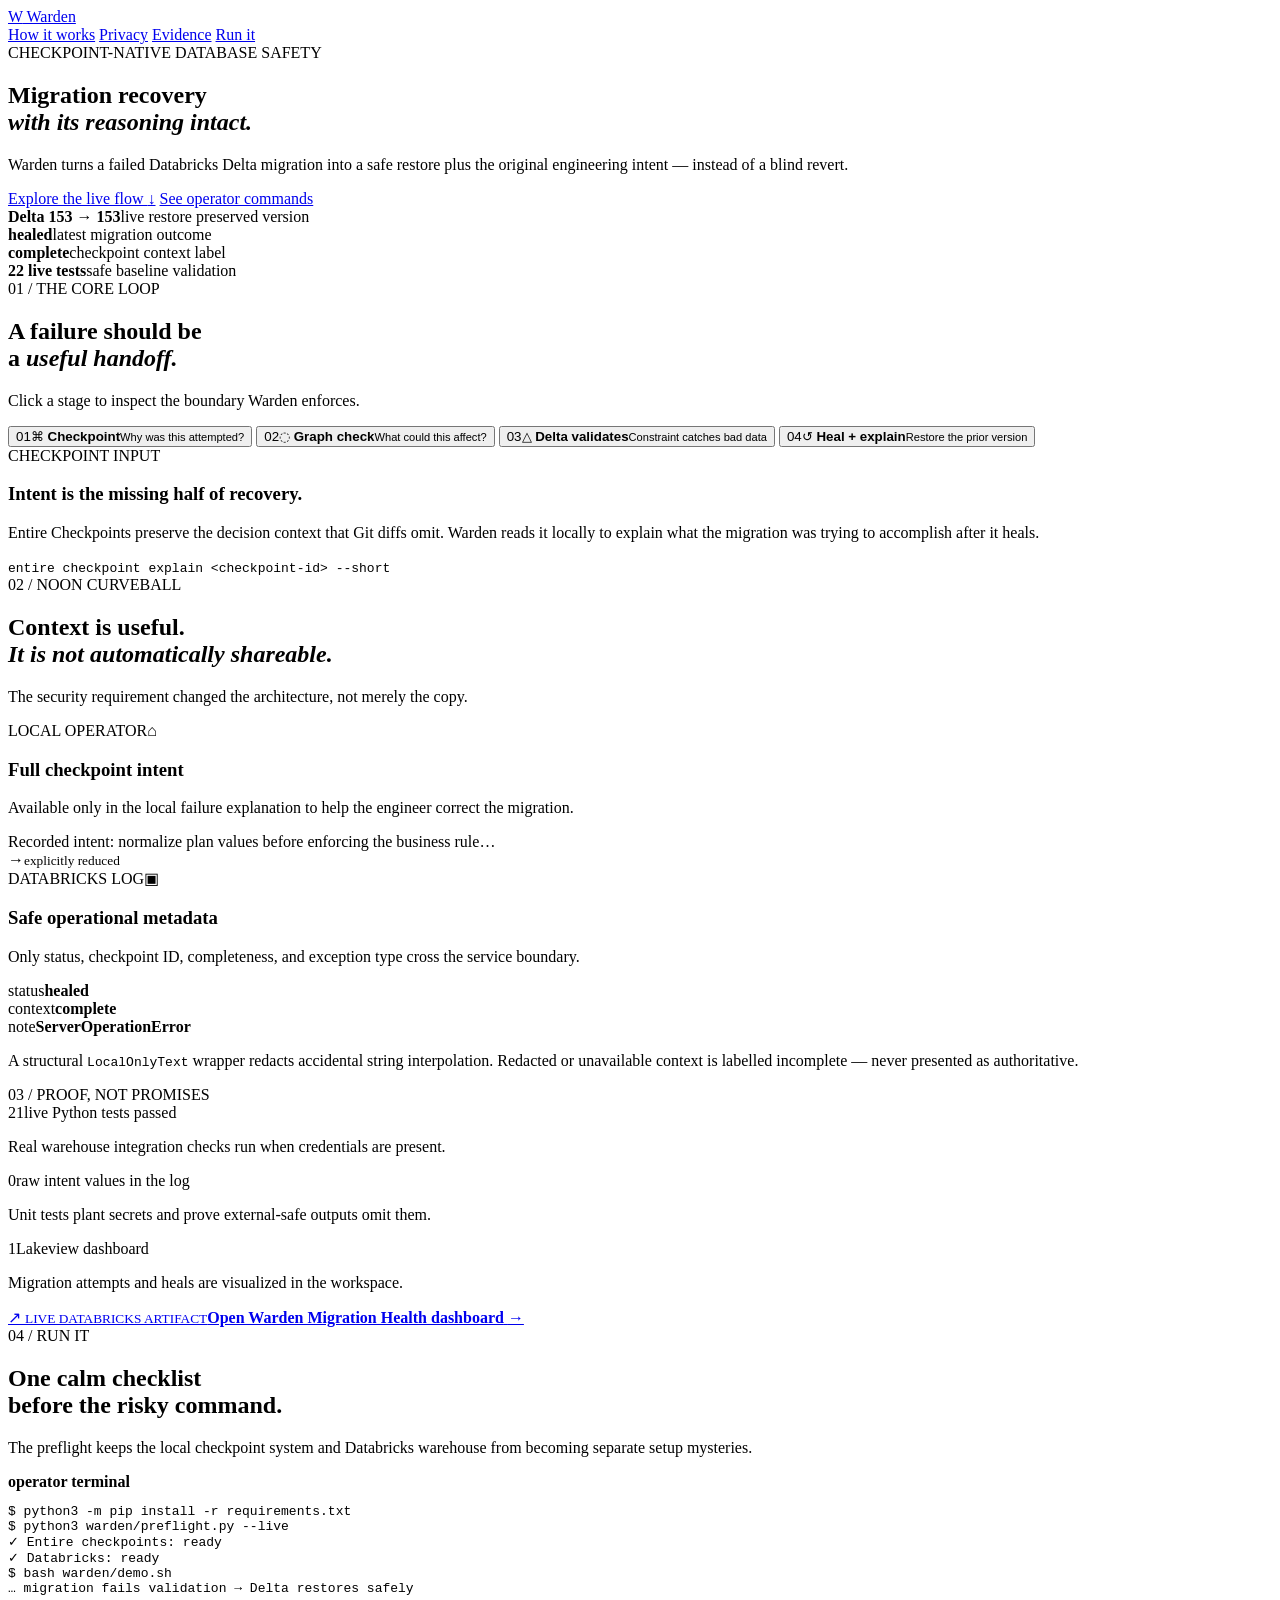
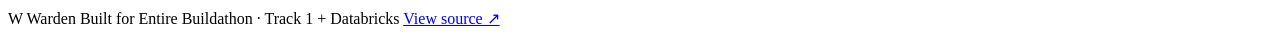
==== public/index.html @ 380a1778 "docs: add Vercel-ready Warden visual showcase Provide a dependency-free static walkthrough of the ve" ====
<!doctype html>
<html lang="en">
  <head>
    <meta charset="UTF-8" />
    <meta name="viewport" content="width=device-width, initial-scale=1.0" />
    <meta name="description" content="Warden: checkpoint-native, self-healing Databricks Delta migrations." />
    <title>Warden — self-healing migrations</title>
    <link rel="stylesheet" href="/styles.css" />
  </head>
  <body>
    <main>
      <nav>
        <a class="brand" href="#top"><span class="brand-mark">W</span> Warden</a>
        <div class="nav-links">
          <a href="#flow">How it works</a>
          <a href="#privacy">Privacy</a>
          <a href="#proof">Evidence</a>
          <a class="nav-cta" href="#run">Run it</a>
        </div>
      </nav>

      <section id="top" class="hero">
        <div class="eyebrow"><span class="pulse"></span> CHECKPOINT-NATIVE DATABASE SAFETY</div>
        <h1>Migration recovery<br /><em>with its reasoning intact.</em></h1>
        <p class="lede">
          Warden turns a failed Databricks Delta migration into a safe restore
          plus the original engineering intent — instead of a blind revert.
        </p>
        <div class="hero-actions">
          <a class="button primary" href="#flow">Explore the live flow <span>↓</span></a>
          <a class="button secondary" href="#run">See operator commands</a>
        </div>
        <div class="evidence-strip" aria-label="Verified evidence summary">
          <div><strong>Delta 153 → 153</strong><span>live restore preserved version</span></div>
          <div><strong>healed</strong><span>latest migration outcome</span></div>
          <div><strong>complete</strong><span>checkpoint context label</span></div>
          <div><strong>22 live tests</strong><span>safe baseline validation</span></div>
        </div>
      </section>

      <section id="flow" class="section flow-section">
        <div class="section-label">01 / THE CORE LOOP</div>
        <div class="section-heading">
          <h2>A failure should be<br />a <em>useful handoff.</em></h2>
          <p>Click a stage to inspect the boundary Warden enforces.</p>
        </div>
        <div class="flow" role="tablist" aria-label="Warden migration stages">
          <button class="flow-card active" data-stage="checkpoint" role="tab">
            <span class="number">01</span><span class="icon">⌘</span>
            <strong>Checkpoint</strong><small>Why was this attempted?</small>
          </button>
          <span class="connector"></span>
          <button class="flow-card" data-stage="graph" role="tab">
            <span class="number">02</span><span class="icon">◌</span>
            <strong>Graph check</strong><small>What could this affect?</small>
          </button>
          <span class="connector"></span>
          <button class="flow-card warning" data-stage="delta" role="tab">
            <span class="number">03</span><span class="icon">△</span>
            <strong>Delta validates</strong><small>Constraint catches bad data</small>
          </button>
          <span class="connector"></span>
          <button class="flow-card success" data-stage="heal" role="tab">
            <span class="number">04</span><span class="icon">↺</span>
            <strong>Heal + explain</strong><small>Restore the prior version</small>
          </button>
        </div>
        <article id="stage-detail" class="stage-detail">
          <div class="detail-tag">CHECKPOINT INPUT</div>
          <h3>Intent is the missing half of recovery.</h3>
          <p>Entire Checkpoints preserve the decision context that Git diffs omit. Warden reads it locally to explain what the migration was trying to accomplish after it heals.</p>
          <code>entire checkpoint explain &lt;checkpoint-id&gt; --short</code>
        </article>
      </section>

      <section id="privacy" class="section boundary-section">
        <div class="section-label">02 / NOON CURVEBALL</div>
        <div class="section-heading wide">
          <h2>Context is useful.<br /><em>It is not automatically shareable.</em></h2>
          <p>The security requirement changed the architecture, not merely the copy.</p>
        </div>
        <div class="boundary-grid">
          <article class="boundary local">
            <div class="boundary-head"><span>LOCAL OPERATOR</span><span class="lock">⌂</span></div>
            <h3>Full checkpoint intent</h3>
            <p>Available only in the local failure explanation to help the engineer correct the migration.</p>
            <div class="code-fade">Recorded intent: normalize plan values before enforcing the business rule…</div>
          </article>
          <div class="boundary-arrow" aria-hidden="true">→<small>explicitly reduced</small></div>
          <article class="boundary external">
            <div class="boundary-head"><span>DATABRICKS LOG</span><span class="lock">▣</span></div>
            <h3>Safe operational metadata</h3>
            <p>Only status, checkpoint ID, completeness, and exception type cross the service boundary.</p>
            <div class="safe-row"><span>status</span><b>healed</b></div>
            <div class="safe-row"><span>context</span><b>complete</b></div>
            <div class="safe-row"><span>note</span><b>ServerOperationError</b></div>
          </article>
        </div>
        <p class="boundary-note">A structural <code>LocalOnlyText</code> wrapper redacts accidental string interpolation. Redacted or unavailable context is labelled incomplete — never presented as authoritative.</p>
      </section>

      <section id="proof" class="section proof-section">
        <div class="section-label">03 / PROOF, NOT PROMISES</div>
        <div class="proof-grid">
          <article class="metric-card">
            <span class="metric">21</span><span class="metric-label">live Python tests passed</span>
            <p>Real warehouse integration checks run when credentials are present.</p>
          </article>
          <article class="metric-card">
            <span class="metric">0</span><span class="metric-label">raw intent values in the log</span>
            <p>Unit tests plant secrets and prove external-safe outputs omit them.</p>
          </article>
          <article class="metric-card">
            <span class="metric">1</span><span class="metric-label">Lakeview dashboard</span>
            <p>Migration attempts and heals are visualized in the workspace.</p>
          </article>
        </div>
        <a class="dashboard-link" href="https://dbc-89334694-0d5f.cloud.databricks.com/dashboardsv3/01f1a9c471e5137fba57a227f9b91452" target="_blank" rel="noreferrer">
          <span class="dashboard-icon">↗</span>
          <span><small>LIVE DATABRICKS ARTIFACT</small><strong>Open Warden Migration Health dashboard</strong></span>
          <span class="link-arrow">→</span>
        </a>
      </section>

      <section id="run" class="section run-section">
        <div class="run-copy">
          <div class="section-label">04 / RUN IT</div>
          <h2>One calm checklist<br />before the risky command.</h2>
          <p>The preflight keeps the local checkpoint system and Databricks warehouse from becoming separate setup mysteries.</p>
        </div>
        <div class="terminal" aria-label="Example Warden commands">
          <div class="terminal-bar"><span></span><span></span><span></span><b>operator terminal</b></div>
          <pre><code><span class="prompt">$</span> python3 -m pip install -r requirements.txt
<span class="prompt">$</span> python3 warden/preflight.py --live
<span class="ok">✓ Entire checkpoints: ready</span>
<span class="ok">✓ Databricks: ready</span>
<span class="prompt">$</span> bash warden/demo.sh
<span class="muted">… migration fails validation → Delta restores safely</span></code></pre>
        </div>
      </section>

      <footer>
        <span class="brand"><span class="brand-mark">W</span> Warden</span>
        <span>Built for Entire Buildathon · Track 1 + Databricks</span>
        <a href="https://github.com/aditaro/cli" target="_blank" rel="noreferrer">View source ↗</a>
      </footer>
    </main>
    <script src="/app.js"></script>
  </body>
</html>
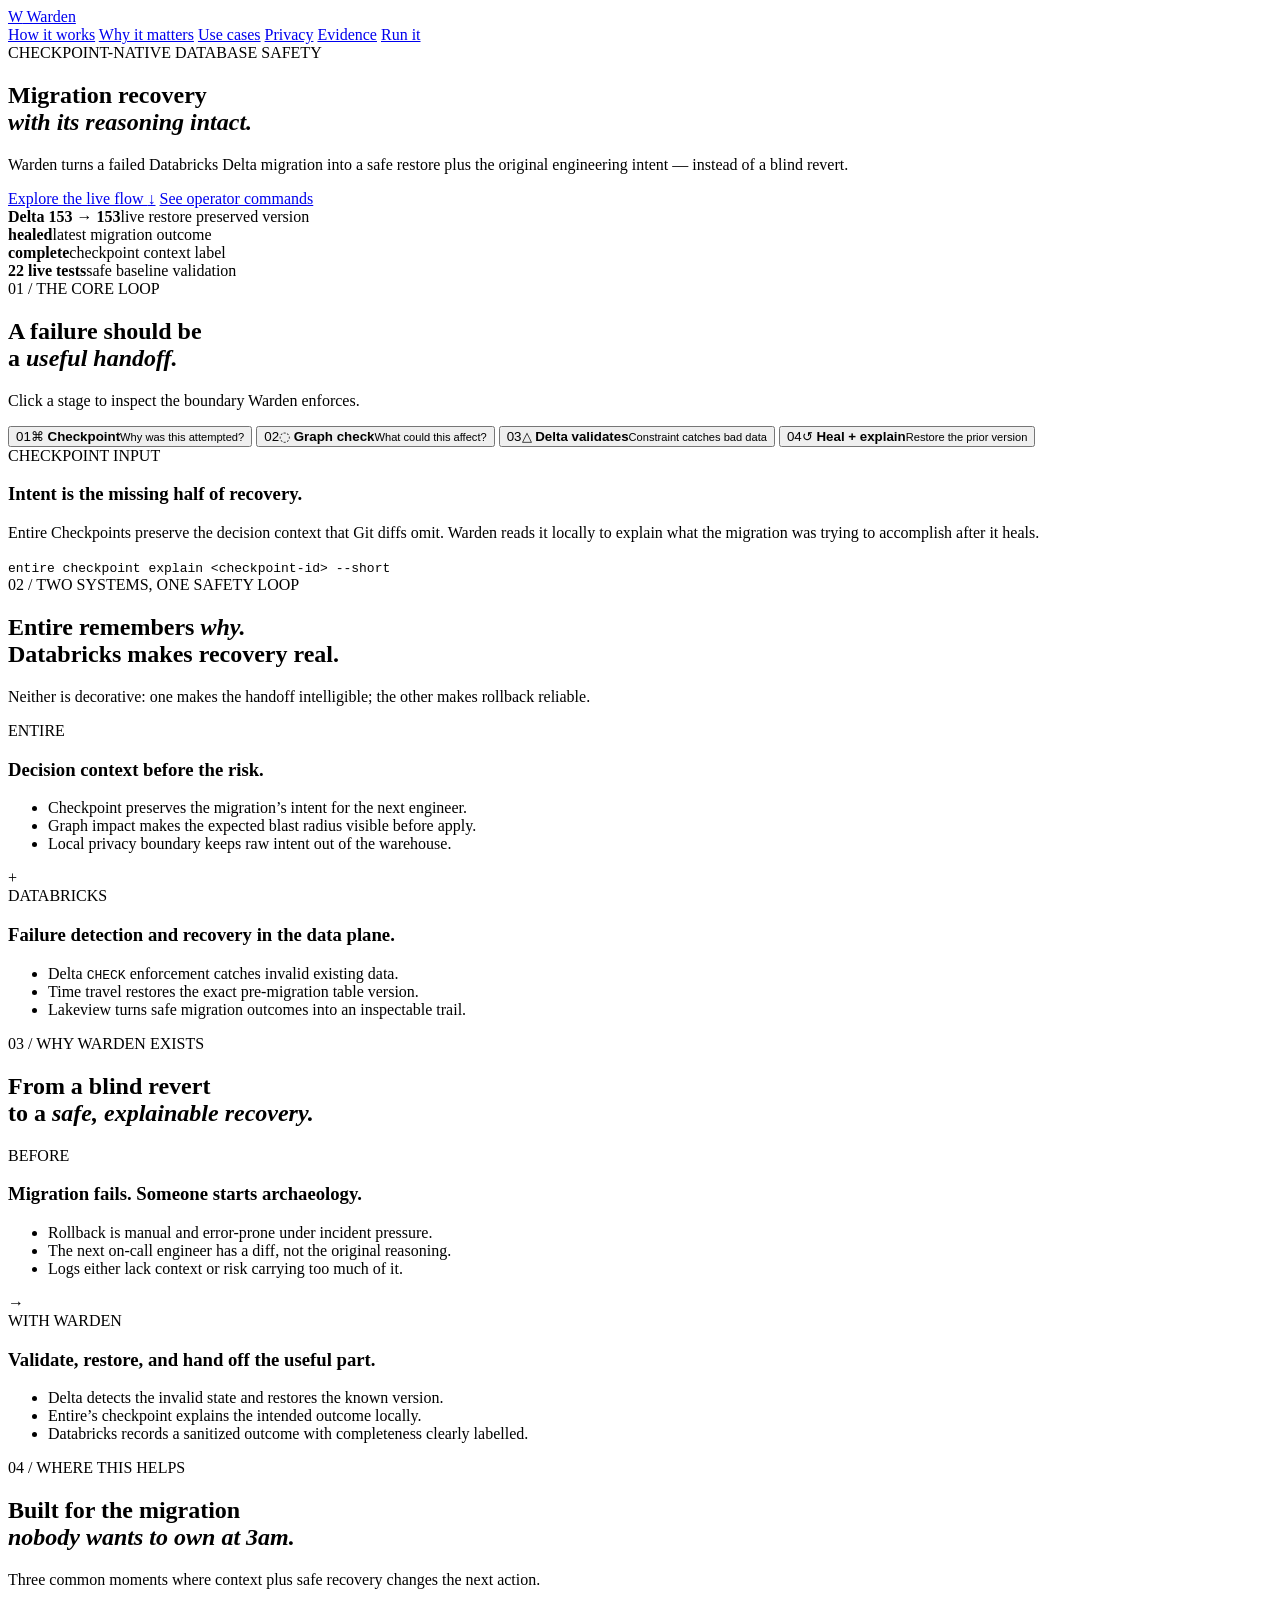
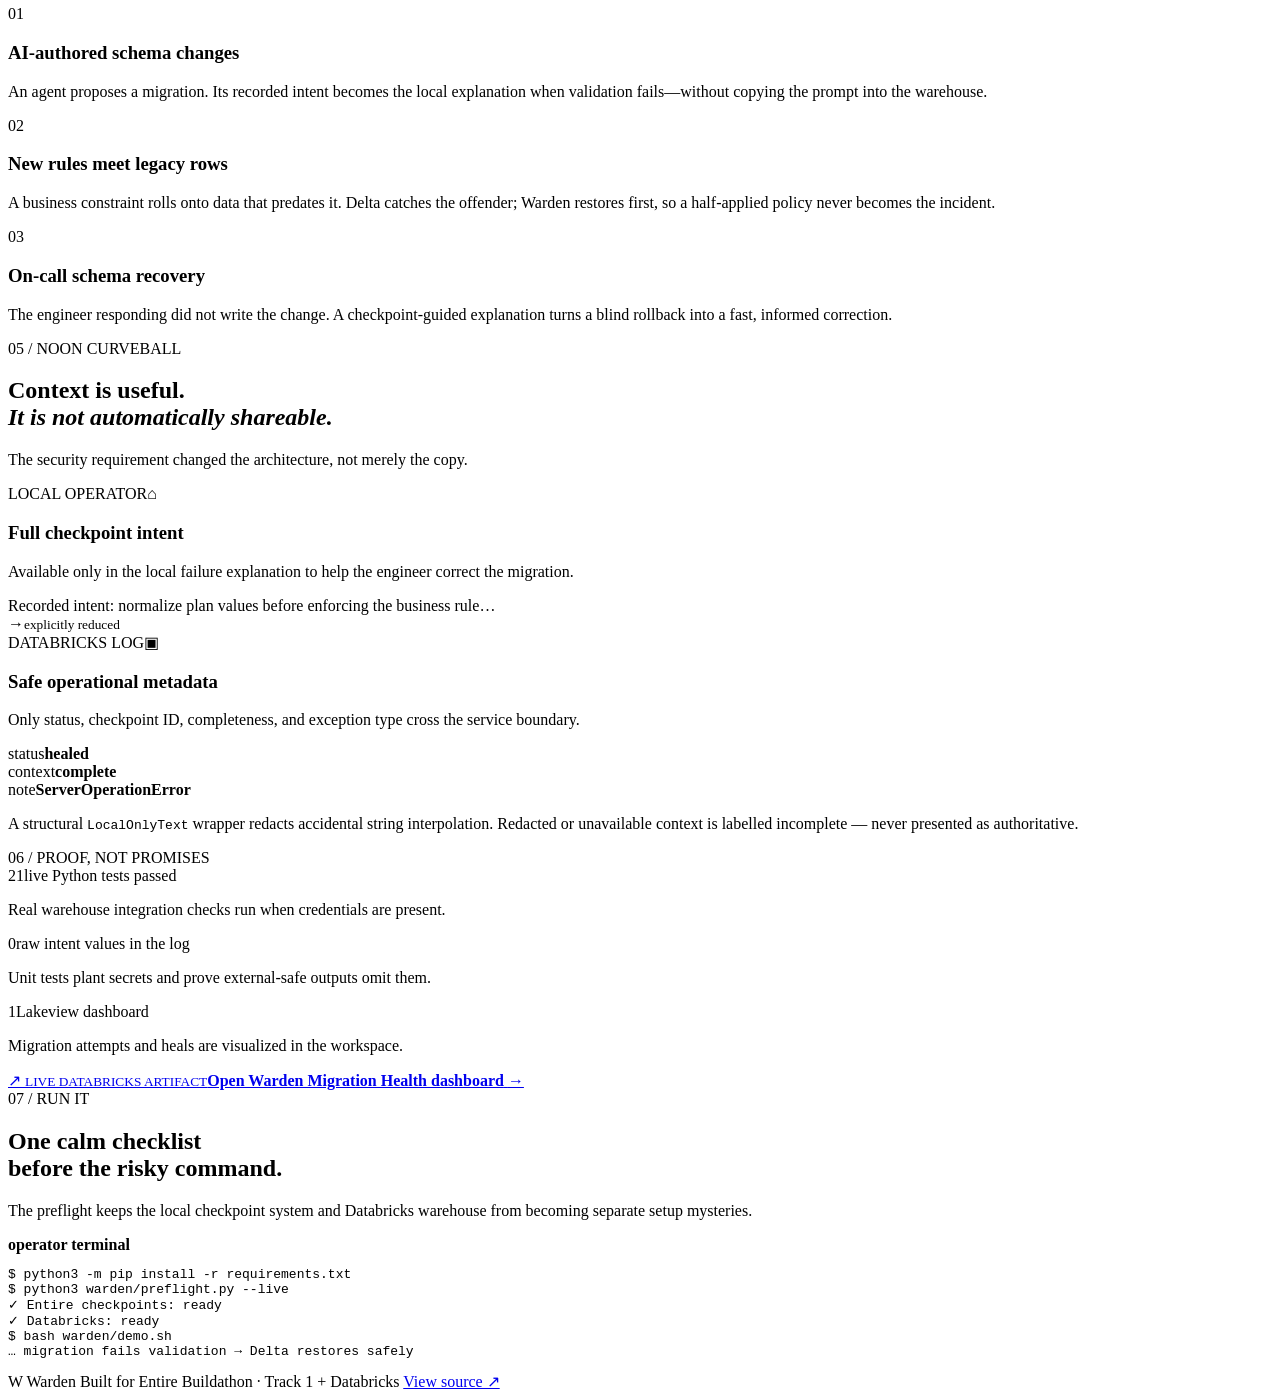
==== commit 81bce6fd: "docs: add Warden use cases and before-after story Make the visual showcase explain the distinct role" ====
--- a/public/index.html
+++ b/public/index.html
@@ -13,6 +13,8 @@
         <a class="brand" href="#top"><span class="brand-mark">W</span> Warden</a>
         <div class="nav-links">
           <a href="#flow">How it works</a>
+          <a href="#compare">Why it matters</a>
+          <a href="#use-cases">Use cases</a>
           <a href="#privacy">Privacy</a>
           <a href="#proof">Evidence</a>
           <a class="nav-cta" href="#run">Run it</a>
@@ -73,8 +75,78 @@
         </article>
       </section>
 
+      <section class="section roles-section">
+        <div class="section-label">02 / TWO SYSTEMS, ONE SAFETY LOOP</div>
+        <div class="section-heading wide">
+          <h2>Entire remembers <em>why.</em><br />Databricks makes recovery real.</h2>
+          <p>Neither is decorative: one makes the handoff intelligible; the other makes rollback reliable.</p>
+        </div>
+        <div class="roles-grid">
+          <article class="role-card entire-role">
+            <div class="role-kicker">ENTIRE</div>
+            <h3>Decision context before the risk.</h3>
+            <ul>
+              <li>Checkpoint preserves the migration’s intent for the next engineer.</li>
+              <li>Graph impact makes the expected blast radius visible before apply.</li>
+              <li>Local privacy boundary keeps raw intent out of the warehouse.</li>
+            </ul>
+          </article>
+          <div class="role-plus">+</div>
+          <article class="role-card db-role">
+            <div class="role-kicker">DATABRICKS</div>
+            <h3>Failure detection and recovery in the data plane.</h3>
+            <ul>
+              <li>Delta <code>CHECK</code> enforcement catches invalid existing data.</li>
+              <li>Time travel restores the exact pre-migration table version.</li>
+              <li>Lakeview turns safe migration outcomes into an inspectable trail.</li>
+            </ul>
+          </article>
+        </div>
+      </section>
+
+      <section id="compare" class="section compare-section">
+        <div class="section-label">03 / WHY WARDEN EXISTS</div>
+        <div class="section-heading wide">
+          <h2>From a blind revert<br />to a <em>safe, explainable recovery.</em></h2>
+        </div>
+        <div class="compare-grid">
+          <article class="compare-card before">
+            <span class="compare-label">BEFORE</span>
+            <h3>Migration fails. Someone starts archaeology.</h3>
+            <ul>
+              <li>Rollback is manual and error-prone under incident pressure.</li>
+              <li>The next on-call engineer has a diff, not the original reasoning.</li>
+              <li>Logs either lack context or risk carrying too much of it.</li>
+            </ul>
+          </article>
+          <div class="compare-arrow" aria-hidden="true">→</div>
+          <article class="compare-card after">
+            <span class="compare-label">WITH WARDEN</span>
+            <h3>Validate, restore, and hand off the useful part.</h3>
+            <ul>
+              <li>Delta detects the invalid state and restores the known version.</li>
+              <li>Entire’s checkpoint explains the intended outcome locally.</li>
+              <li>Databricks records a sanitized outcome with completeness clearly labelled.</li>
+            </ul>
+          </article>
+        </div>
+      </section>
+
+      <section id="use-cases" class="section cases-section">
+        <div class="section-label">04 / WHERE THIS HELPS</div>
+        <div class="section-heading">
+          <h2>Built for the migration<br /><em>nobody wants to own at 3am.</em></h2>
+          <p>Three common moments where context plus safe recovery changes the next action.</p>
+        </div>
+        <div class="cases-grid">
+          <article class="case-card"><span>01</span><h3>AI-authored schema changes</h3><p>An agent proposes a migration. Its recorded intent becomes the local explanation when validation fails—without copying the prompt into the warehouse.</p></article>
+          <article class="case-card"><span>02</span><h3>New rules meet legacy rows</h3><p>A business constraint rolls onto data that predates it. Delta catches the offender; Warden restores first, so a half-applied policy never becomes the incident.</p></article>
+          <article class="case-card"><span>03</span><h3>On-call schema recovery</h3><p>The engineer responding did not write the change. A checkpoint-guided explanation turns a blind rollback into a fast, informed correction.</p></article>
+        </div>
+      </section>
+
       <section id="privacy" class="section boundary-section">
-        <div class="section-label">02 / NOON CURVEBALL</div>
+        <div class="section-label">05 / NOON CURVEBALL</div>
         <div class="section-heading wide">
           <h2>Context is useful.<br /><em>It is not automatically shareable.</em></h2>
           <p>The security requirement changed the architecture, not merely the copy.</p>
@@ -100,7 +172,7 @@
       </section>
 
       <section id="proof" class="section proof-section">
-        <div class="section-label">03 / PROOF, NOT PROMISES</div>
+        <div class="section-label">06 / PROOF, NOT PROMISES</div>
         <div class="proof-grid">
           <article class="metric-card">
             <span class="metric">21</span><span class="metric-label">live Python tests passed</span>
@@ -124,7 +196,7 @@
 
       <section id="run" class="section run-section">
         <div class="run-copy">
-          <div class="section-label">04 / RUN IT</div>
+          <div class="section-label">07 / RUN IT</div>
           <h2>One calm checklist<br />before the risky command.</h2>
           <p>The preflight keeps the local checkpoint system and Databricks warehouse from becoming separate setup mysteries.</p>
         </div>
